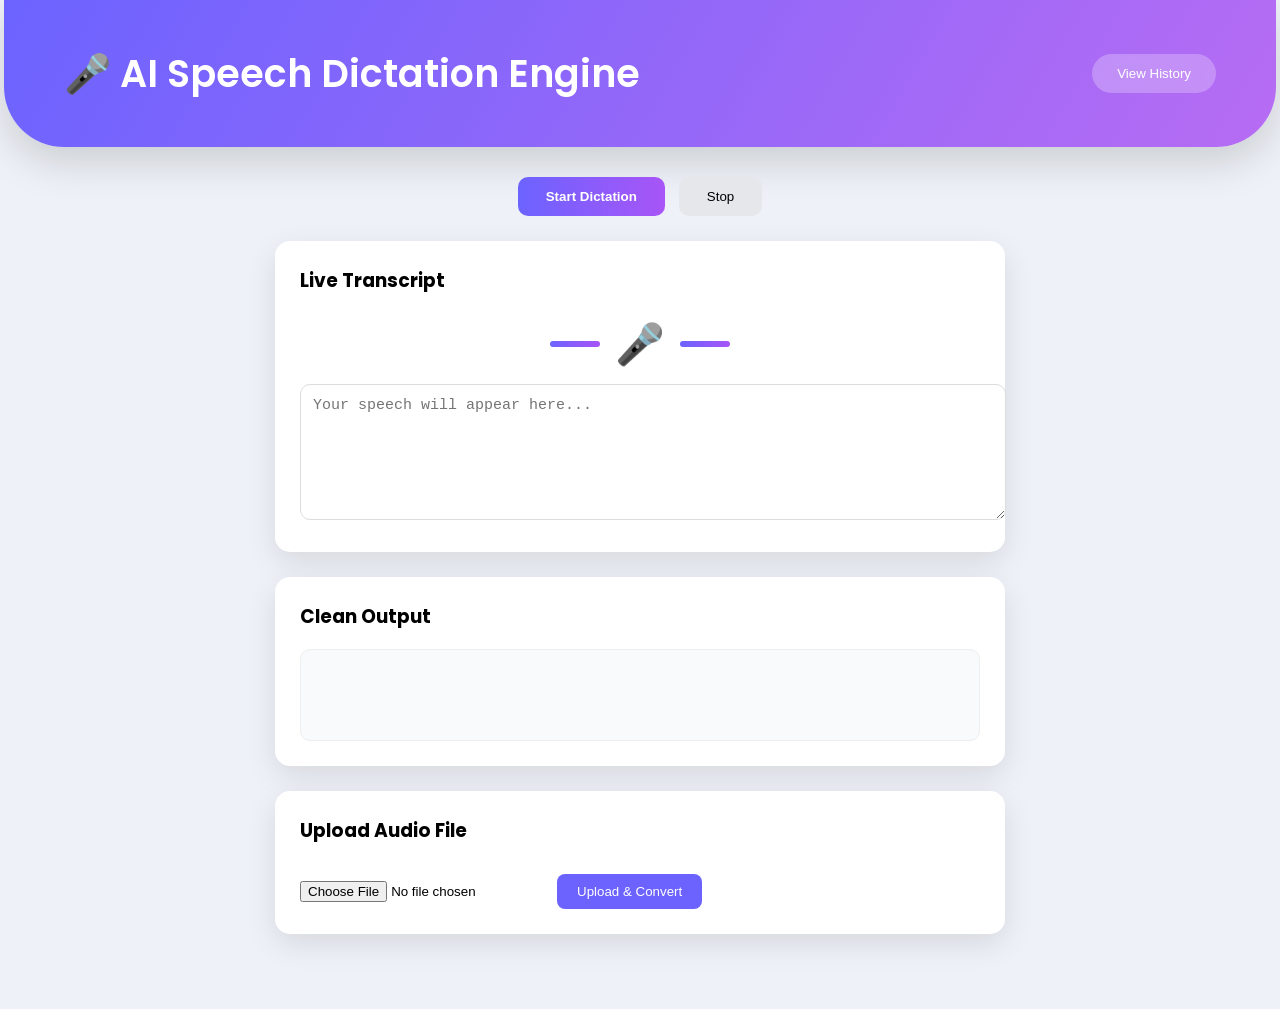
==== templates/index.html @ 5ddeb0f7 "first commit" ====
<!DOCTYPE html>
<html>

<head>
    <title>AI Speech Dictation Engine</title>

    <link rel="stylesheet" href="/static/style.css">

    <link href="https://fonts.googleapis.com/css2?family=Poppins:wght@400;500;600&display=swap" rel="stylesheet">
</head>

<body>

    <!-- Header -->
    <div class="header">
        <h1>🎤 AI Speech Dictation Engine</h1>

        <a href="/history">
            <button class="history-btn">View History</button>
        </a>
    </div>

    <div class="app-container">

        <!-- Controls -->
        <div class="controls">
            <button onclick="startDictation()" class="start-btn">Start Dictation</button>
            <button onclick="stopDictation()" class="stop-btn">Stop</button>
        </div>

        <!-- Live Transcript -->
        <div class="card">
            <h3>Live Transcript</h3>

            <div class="mic-area">
                <div class="wave"></div>
                <div class="mic-icon" id="micIcon">🎤</div>
                <div class="wave"></div>
            </div>

            <p id="listeningIndicator" class="listening">
                🎤 AI is listening...
            </p>

            <textarea id="liveText" placeholder="Your speech will appear here..."></textarea>
        </div>

        <!-- Clean Output -->
        <div class="card">
            <h3>Clean Output</h3>
            <div id="cleanOutput" class="output"></div>
        </div>

        <!-- Upload Audio -->
        <div class="card">
            <h3>Upload Audio File</h3>

            <form action="/upload" method="post" enctype="multipart/form-data">

                <input type="file" name="audio" required>

                <button class="upload-btn">Upload & Convert</button>

            </form>
        </div>

    </div>

    <script src="/static/live.js"></script>

</body>

</html>
---- static/style.css ----
body {
    font-family: 'Poppins', sans-serif;
    margin: 0;
    background: #eef1f7;
}

/* container */

.app-container {
    max-width: 800px;
    margin: auto;
    padding-bottom: 50px;
}

/* header */
.header {
    width: 90%;
    margin: 0px auto;

    background: linear-gradient(120deg, #6c63ff, #b76cf3);

    padding: 45px 60px;

    color: white;

    display: flex;
    justify-content: space-between;
    align-items: center;

    border-bottom-left-radius: 60px;
    border-bottom-right-radius: 60px;

    border-top-left-radius: 0px;
    border-top-right-radius: 0px;

    box-shadow: 0 15px 40px rgba(0, 0, 0, 0.15);
}

.header h1 {
    margin: 0;
    font-size: 38px;
    font-weight: 600;
}

/* buttons */
.history-btn {
    background: rgba(255, 255, 255, 0.25);
    border: none;
    color: white;
    padding: 12px 25px;
    border-radius: 25px;
    cursor: pointer;
    font-weight: 500;
    backdrop-filter: blur(6px);
}

.history-btn:hover {
    background: white;
    color: #6c63ff;
}

/* controls */

.controls {
    text-align: center;
    margin-top: 30px;
}

.start-btn {
    background: linear-gradient(90deg, #6c63ff, #a855f7);
    color: white;
    border: none;
    padding: 12px 28px;
    border-radius: 10px;
    margin-right: 10px;
    font-weight: 600;
    cursor: pointer;
}

.stop-btn {
    background: #e5e7eb;
    border: none;
    padding: 12px 28px;
    border-radius: 10px;
    cursor: pointer;
}

/* cards */

.card {
    background: white;
    margin: 25px auto;
    padding: 25px;
    border-radius: 15px;
    width: 85%;
    box-shadow: 0 10px 30px rgba(0, 0, 0, 0.1);
}

.card h3 {
    margin-top: 0;
}

/* textarea */

textarea {
    width: 100%;
    height: 110px;
    border-radius: 10px;
    border: 1px solid #ddd;
    padding: 12px;
    font-size: 15px;
}

/* output */

.output {
    min-height: 60px;
    background: #f9fafb;
    padding: 15px;
    border-radius: 10px;
    border: 1px solid #eee;
}

/* upload button */

.upload-btn {
    margin-top: 10px;
    background: #6c63ff;
    color: white;
    border: none;
    padding: 10px 20px;
    border-radius: 8px;
    cursor: pointer;
}

/* mic area */

.mic-area {
    display: flex;
    justify-content: center;
    align-items: center;
    margin: 10px 0;
}

.mic-icon {
    font-size: 40px;
    margin: 0 15px;
}

/* waves */

.wave {
    width: 50px;
    height: 6px;
    background: linear-gradient(90deg, #6c63ff, #a855f7);
    border-radius: 10px;
    animation: wave 1.2s infinite;
}

.wave:nth-child(3) {
    animation-delay: .4s;
}

@keyframes wave {
    0% {
        transform: scaleX(.5);
        opacity: .5
    }

    50% {
        transform: scaleX(1.2);
        opacity: 1
    }

    100% {
        transform: scaleX(.5);
        opacity: .5
    }
}

/* listening text */

.listening {
    text-align: center;
    color: #6c63ff;
    font-weight: 500;
    display: none;
}

/* ===================== */
/* HISTORY PAGE STYLES   */
/* ===================== */

/* history container */

.history-container {
    width: 85%;
    margin: 30px auto;
    display: flex;
    flex-direction: column;
    gap: 25px;
}

/* history cards */

.history-card {
    background: white;
    padding: 25px;
    border-radius: 15px;
    box-shadow: 0 10px 30px rgba(0, 0, 0, 0.1);
}

/* section headings */

.history-card h3 {
    margin-top: 10px;
    color: #374151;
}

/* text blocks */

.history-card p {
    background: #f9fafb;
    padding: 12px;
    border-radius: 8px;
    border: 1px solid #eee;
}

/* download button */

.download-btn {
    margin-top: 10px;
    background: linear-gradient(90deg, #6c63ff, #a855f7);
    color: white;
    border: none;
    padding: 10px 20px;
    border-radius: 8px;
    cursor: pointer;
}

/* back button */

.back-btn {
    background: #e5e7eb;
    border: none;
    padding: 10px 18px;
    border-radius: 8px;
    cursor: pointer;
}

/* =============================== */
/* AI-STYLE HISTORY PAGE UPGRADE   */
/* =============================== */

/* wrapper layout */

.history-wrapper {
    width: 75%;
    margin: 40px auto;
    display: flex;
    flex-direction: column;
    gap: 22px;
}

/* transcript card */

.history-card {
    background: white;
    border-radius: 16px;
    padding: 22px 26px;
    box-shadow: 0 12px 30px rgba(0, 0, 0, 0.08);
    transition: 0.25s ease;
    border: 1px solid #ececf1;
}

/* hover effect */

.history-card:hover {
    transform: translateY(-4px);
    box-shadow: 0 18px 40px rgba(0, 0, 0, 0.12);
}

/* sections */

.section {
    margin-bottom: 16px;
}

/* section titles */

.section h3 {
    margin: 0 0 6px 0;
    font-size: 15px;
    font-weight: 600;
    color: #4b5563;
}

/* transcript text block */

.section p {
    background: #f8fafc;
    border: 1px solid #e5e7eb;
    border-radius: 10px;
    padding: 12px 14px;
    font-size: 14px;
    line-height: 1.6;
    color: #374151;
}

/* download button */

.download-btn {
    margin-top: 8px;
    background: linear-gradient(135deg, #6c63ff, #a855f7);
    border: none;
    color: white;
    padding: 10px 18px;
    border-radius: 10px;
    font-weight: 500;
    cursor: pointer;
    transition: 0.2s;
}

/* button hover */

.download-btn:hover {
    transform: translateY(-1px);
    box-shadow: 0 5px 12px rgba(108, 99, 255, 0.35);
}

/* header spacing improvement */

.header {
    margin-bottom: 25px;
}

/* responsive */

@media(max-width:768px) {

    .history-wrapper {
        width: 90%;
    }

}

/* search box */

.search-box {
    display: flex;
    gap: 10px;
    margin-bottom: 20px;
}

.search-box input {
    flex: 1;
    padding: 10px;
    border-radius: 8px;
    border: 1px solid #e5e7eb;
}

.search-box button {
    background: #6c63ff;
    color: white;
    border: none;
    padding: 10px 18px;
    border-radius: 8px;
    cursor: pointer;
}
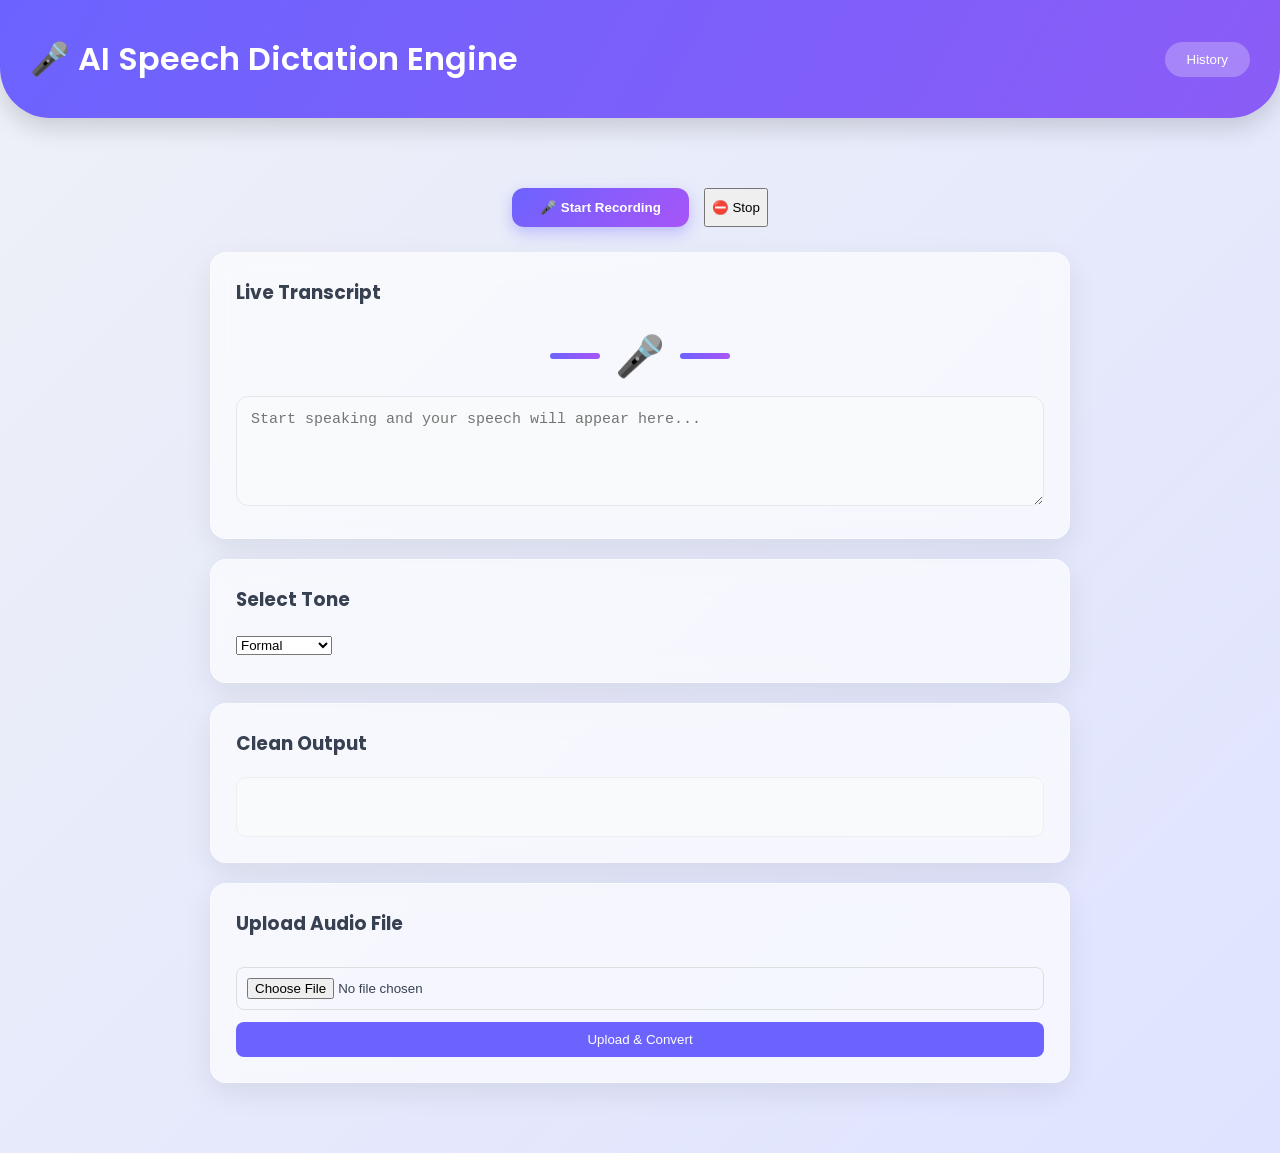
==== commit 363dabd9: "Updated tone transformer and UI fixes" ====
--- a/templates/index.html
+++ b/templates/index.html
@@ -11,25 +11,35 @@
 
 <body>
 
-    <!-- Header -->
-    <div class="header">
+    <!-- HEADER -->
+    <header class="header">
         <h1>🎤 AI Speech Dictation Engine</h1>
 
         <a href="/history">
-            <button class="history-btn">View History</button>
+            <button class="history-btn">History</button>
         </a>
-    </div>
+    </header>
 
-    <div class="app-container">
 
-        <!-- Controls -->
+    <main class="app-container">
+
+        <!-- CONTROLS -->
         <div class="controls">
-            <button onclick="startDictation()" class="start-btn">Start Dictation</button>
-            <button onclick="stopDictation()" class="stop-btn">Stop</button>
+
+            <button onclick="startDictation()" class="start-btn">
+                🎤 Start Recording
+            </button>
+
+            <button onclick="stopDictation()" class="stop-btn">
+                ⛔ Stop
+            </button>
+
         </div>
 
-        <!-- Live Transcript -->
-        <div class="card">
+
+        <!-- LIVE TRANSCRIPT -->
+        <section class="card">
+
             <h3>Live Transcript</h3>
 
             <div class="mic-area">
@@ -39,32 +49,57 @@
             </div>
 
             <p id="listeningIndicator" class="listening">
-                🎤 AI is listening...
+                🎧 Listening...
             </p>
 
-            <textarea id="liveText" placeholder="Your speech will appear here..."></textarea>
+            <textarea id="liveText" placeholder="Start speaking and your speech will appear here..."></textarea>
+
+        </section>
+        <div class="card">
+
+            <h3>Select Tone</h3>
+
+            <select id="toneSelect">
+
+                <option value="formal">Formal</option>
+                <option value="casual">Casual</option>
+                <option value="neutral">Neutral</option>
+                <option value="concise">Concise</option>
+                <option value="professional">Professional</option>
+                <option value="email">Email Style</option>
+
+            </select>
+
         </div>
 
-        <!-- Clean Output -->
-        <div class="card">
+        <!-- CLEAN OUTPUT -->
+        <section class="card">
+
             <h3>Clean Output</h3>
-            <div id="cleanOutput" class="output"></div>
-        </div>
 
-        <!-- Upload Audio -->
-        <div class="card">
+            <div class="output" id="cleanOutput"></div>
+
+        </section>
+
+
+        <!-- FILE UPLOAD -->
+        <section class="card">
+
             <h3>Upload Audio File</h3>
 
             <form action="/upload" method="post" enctype="multipart/form-data">
 
                 <input type="file" name="audio" required>
 
-                <button class="upload-btn">Upload & Convert</button>
+                <button class="upload-btn">
+                    Upload & Convert
+                </button>
 
             </form>
-        </div>
 
-    </div>
+        </section>
+
+    </main>
 
     <script src="/static/live.js"></script>
 
--- a/static/style.css
+++ b/static/style.css
@@ -1,25 +1,37 @@
+/* GLOBAL */
+
+* {
+    box-sizing: border-box;
+}
+
 body {
     font-family: 'Poppins', sans-serif;
     margin: 0;
-    background: #eef1f7;
-}
-
-/* container */
+
+    background: linear-gradient(135deg, #eef1f7, #dfe3ff);
+
+    color: #374151;
+}
+
+
+/* CONTAINER */
 
 .app-container {
-    max-width: 800px;
+    max-width: 900px;
     margin: auto;
+    padding: 20px;
     padding-bottom: 50px;
 }
 
-/* header */
+
+/* HEADER */
+
 .header {
-    width: 90%;
-    margin: 0px auto;
-
-    background: linear-gradient(120deg, #6c63ff, #b76cf3);
-
-    padding: 45px 60px;
+    width: 100%;
+
+    background: linear-gradient(120deg, #6c63ff, #8b5cf6);
+
+    padding: 35px 30px;
 
     color: white;
 
@@ -27,31 +39,33 @@
     justify-content: space-between;
     align-items: center;
 
-    border-bottom-left-radius: 60px;
-    border-bottom-right-radius: 60px;
-
-    border-top-left-radius: 0px;
-    border-top-right-radius: 0px;
-
-    box-shadow: 0 15px 40px rgba(0, 0, 0, 0.15);
+    border-bottom-left-radius: 50px;
+    border-bottom-right-radius: 50px;
+
+    box-shadow: 0 10px 25px rgba(0, 0, 0, 0.15);
+
+    margin-bottom: 30px;
 }
 
 .header h1 {
     margin: 0;
-    font-size: 38px;
+    font-size: 32px;
     font-weight: 600;
 }
 
-/* buttons */
+
+/* HISTORY BUTTON */
+
 .history-btn {
     background: rgba(255, 255, 255, 0.25);
     border: none;
     color: white;
-    padding: 12px 25px;
+    padding: 10px 22px;
     border-radius: 25px;
     cursor: pointer;
     font-weight: 500;
     backdrop-filter: blur(6px);
+    transition: .2s;
 }
 
 .history-btn:hover {
@@ -59,59 +73,122 @@
     color: #6c63ff;
 }
 
-/* controls */
+
+/* CONTROLS */
 
 .controls {
-    text-align: center;
-    margin-top: 30px;
+    display: flex;
+    justify-content: center;
+    gap: 15px;
+    margin-top: 20px;
+    margin-bottom: 25px;
 }
 
 .start-btn {
-    background: linear-gradient(90deg, #6c63ff, #a855f7);
+    background: linear-gradient(135deg, #6c63ff, #a855f7);
     color: white;
     border: none;
     padding: 12px 28px;
-    border-radius: 10px;
-    margin-right: 10px;
+    border-radius: 12px;
     font-weight: 600;
     cursor: pointer;
-}
-
-.stop-btn {
-    background: #e5e7eb;
-    border: none;
+    box-shadow: 0 6px 15px rgba(108, 99, 255, .3);
+    transition: .2s;
+}
+
+.start-btn:hover {
+    transform: translateY(-2px);
+}
+
+.start-btn {
+    background: linear-gradient(135deg, #6c63ff, #a855f7);
+
+    color: white;
+
+    border: none;
+
     padding: 12px 28px;
-    border-radius: 10px;
-    cursor: pointer;
-}
-
-/* cards */
+
+    border-radius: 12px;
+
+    font-weight: 600;
+
+    cursor: pointer;
+
+    box-shadow: 0 6px 15px rgba(108, 99, 255, .35);
+
+    transition: .2s;
+}
+
+.start-btn:hover {
+    transform: translateY(-2px);
+    box-shadow: 0 10px 25px rgba(108, 99, 255, .45);
+}
+
+.stop-btn:hover {
+    background: #d1d5db;
+}
+
+
+/* CARDS */
 
 .card {
-    background: white;
-    margin: 25px auto;
+    background: rgba(255, 255, 255, 0.65);
+
+    backdrop-filter: blur(14px);
+    -webkit-backdrop-filter: blur(14px);
+
+    margin: 20px auto;
     padding: 25px;
-    border-radius: 15px;
-    width: 85%;
-    box-shadow: 0 10px 30px rgba(0, 0, 0, 0.1);
+
+    border-radius: 16px;
+
+    width: 100%;
+
+    border: 1px solid rgba(255, 255, 255, 0.35);
+
+    box-shadow: 0 10px 30px rgba(0, 0, 0, .08);
+}
+
+.card:hover {
+    transform: translateY(-3px);
+    transition: .2s;
+    box-shadow: 0 15px 40px rgba(0, 0, 0, .12);
 }
 
 .card h3 {
     margin-top: 0;
 }
 
-/* textarea */
+
+/* TEXTAREA */
 
 textarea {
     width: 100%;
+
     height: 110px;
-    border-radius: 10px;
-    border: 1px solid #ddd;
-    padding: 12px;
+
+    border-radius: 12px;
+
+    border: 1px solid #e5e7eb;
+
+    padding: 14px;
+
     font-size: 15px;
-}
-
-/* output */
+
+    background: #f9fafb;
+
+    outline: none;
+
+    transition: .2s;
+}
+
+textarea:focus {
+    border-color: #6c63ff;
+    box-shadow: 0 0 0 3px rgba(108, 99, 255, .15);
+}
+
+/* OUTPUT */
 
 .output {
     min-height: 60px;
@@ -121,19 +198,38 @@
     border: 1px solid #eee;
 }
 
-/* upload button */
+
+/* FILE INPUT */
+
+input[type="file"] {
+    width: 100%;
+    padding: 10px;
+    border-radius: 8px;
+    border: 1px solid #ddd;
+    margin-top: 10px;
+}
+
+
+/* UPLOAD BUTTON */
 
 .upload-btn {
-    margin-top: 10px;
+    margin-top: 12px;
     background: #6c63ff;
     color: white;
     border: none;
     padding: 10px 20px;
     border-radius: 8px;
     cursor: pointer;
-}
-
-/* mic area */
+    width: 100%;
+    transition: .2s;
+}
+
+.upload-btn:hover {
+    background: #5848e5;
+}
+
+
+/* MIC AREA */
 
 .mic-area {
     display: flex;
@@ -147,7 +243,8 @@
     margin: 0 15px;
 }
 
-/* waves */
+
+/* WAVES */
 
 .wave {
     width: 50px;
@@ -162,6 +259,7 @@
 }
 
 @keyframes wave {
+
     0% {
         transform: scaleX(.5);
         opacity: .5
@@ -176,9 +274,11 @@
         transform: scaleX(.5);
         opacity: .5
     }
-}
-
-/* listening text */
+
+}
+
+
+/* LISTENING TEXT */
 
 .listening {
     text-align: center;
@@ -187,106 +287,37 @@
     display: none;
 }
 
+
 /* ===================== */
-/* HISTORY PAGE STYLES   */
+/* HISTORY PAGE */
 /* ===================== */
 
-/* history container */
-
-.history-container {
-    width: 85%;
+.history-wrapper {
+    width: 100%;
+    max-width: 900px;
     margin: 30px auto;
     display: flex;
     flex-direction: column;
-    gap: 25px;
-}
-
-/* history cards */
-
-.history-card {
-    background: white;
-    padding: 25px;
-    border-radius: 15px;
-    box-shadow: 0 10px 30px rgba(0, 0, 0, 0.1);
-}
-
-/* section headings */
-
-.history-card h3 {
-    margin-top: 10px;
-    color: #374151;
-}
-
-/* text blocks */
-
-.history-card p {
-    background: #f9fafb;
-    padding: 12px;
-    border-radius: 8px;
-    border: 1px solid #eee;
-}
-
-/* download button */
-
-.download-btn {
-    margin-top: 10px;
-    background: linear-gradient(90deg, #6c63ff, #a855f7);
-    color: white;
-    border: none;
-    padding: 10px 20px;
-    border-radius: 8px;
-    cursor: pointer;
-}
-
-/* back button */
-
-.back-btn {
-    background: #e5e7eb;
-    border: none;
-    padding: 10px 18px;
-    border-radius: 8px;
-    cursor: pointer;
-}
-
-/* =============================== */
-/* AI-STYLE HISTORY PAGE UPGRADE   */
-/* =============================== */
-
-/* wrapper layout */
-
-.history-wrapper {
-    width: 75%;
-    margin: 40px auto;
-    display: flex;
-    flex-direction: column;
-    gap: 22px;
-}
-
-/* transcript card */
+    gap: 20px;
+}
 
 .history-card {
     background: white;
     border-radius: 16px;
-    padding: 22px 26px;
-    box-shadow: 0 12px 30px rgba(0, 0, 0, 0.08);
-    transition: 0.25s ease;
+    padding: 22px;
+    box-shadow: 0 12px 30px rgba(0, 0, 0, .08);
     border: 1px solid #ececf1;
-}
-
-/* hover effect */
+    transition: .25s;
+}
 
 .history-card:hover {
     transform: translateY(-4px);
-    box-shadow: 0 18px 40px rgba(0, 0, 0, 0.12);
-}
-
-/* sections */
+    box-shadow: 0 18px 40px rgba(0, 0, 0, .12);
+}
 
 .section {
     margin-bottom: 16px;
 }
-
-/* section titles */
 
 .section h3 {
     margin: 0 0 6px 0;
@@ -294,8 +325,6 @@
     font-weight: 600;
     color: #4b5563;
 }
-
-/* transcript text block */
 
 .section p {
     background: #f8fafc;
@@ -304,10 +333,10 @@
     padding: 12px 14px;
     font-size: 14px;
     line-height: 1.6;
-    color: #374151;
-}
-
-/* download button */
+}
+
+
+/* DOWNLOAD BUTTON */
 
 .download-btn {
     margin-top: 8px;
@@ -318,33 +347,16 @@
     border-radius: 10px;
     font-weight: 500;
     cursor: pointer;
-    transition: 0.2s;
-}
-
-/* button hover */
+    transition: .2s;
+}
 
 .download-btn:hover {
     transform: translateY(-1px);
-    box-shadow: 0 5px 12px rgba(108, 99, 255, 0.35);
-}
-
-/* header spacing improvement */
-
-.header {
-    margin-bottom: 25px;
-}
-
-/* responsive */
-
-@media(max-width:768px) {
-
-    .history-wrapper {
-        width: 90%;
-    }
-
-}
-
-/* search box */
+    box-shadow: 0 5px 12px rgba(108, 99, 255, .35);
+}
+
+
+/* SEARCH BOX */
 
 .search-box {
     display: flex;
@@ -366,4 +378,64 @@
     padding: 10px 18px;
     border-radius: 8px;
     cursor: pointer;
+}
+
+
+/* ================= */
+/* RESPONSIVE */
+/* ================= */
+
+@media(max-width:768px) {
+
+    .header {
+        flex-direction: column;
+        text-align: center;
+        gap: 12px;
+        padding: 30px 20px;
+    }
+
+    .header h1 {
+        font-size: 24px;
+    }
+
+    .controls {
+        flex-direction: column;
+    }
+
+    .start-btn,
+    .stop-btn {
+        width: 100%;
+    }
+
+    .card {
+        padding: 20px;
+    }
+
+}
+
+
+@media(max-width:480px) {
+
+    .header h1 {
+        font-size: 20px;
+    }
+
+    .history-btn {
+        padding: 8px 14px;
+        font-size: 14px;
+    }
+
+    textarea {
+        height: 90px;
+        font-size: 14px;
+    }
+
+    .mic-icon {
+        font-size: 30px;
+    }
+
+    .wave {
+        width: 40px;
+    }
+
 }
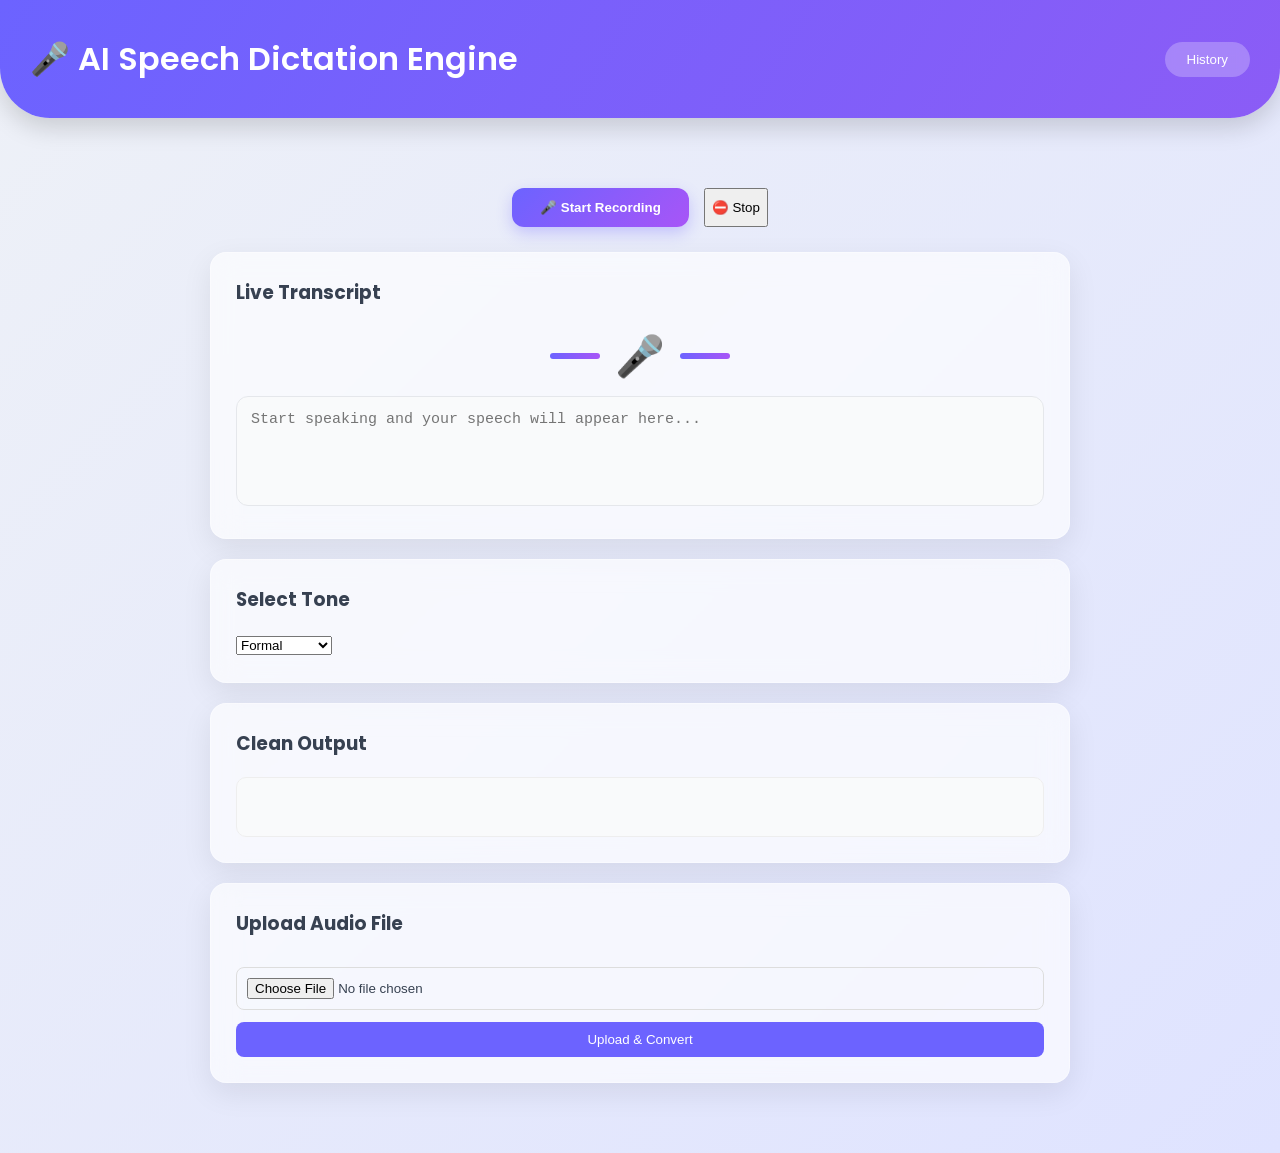
==== commit 72080794: "added history page styling" ====
--- a/templates/index.html
+++ b/templates/index.html
@@ -7,6 +7,7 @@
     <link rel="stylesheet" href="/static/style.css">
 
     <link href="https://fonts.googleapis.com/css2?family=Poppins:wght@400;500;600&display=swap" rel="stylesheet">
+    <meta name="viewport" content="width=device-width, initial-scale=1.0">
 </head>
 
 <body>
--- a/static/style.css
+++ b/static/style.css
@@ -11,6 +11,9 @@
     background: linear-gradient(135deg, #eef1f7, #dfe3ff);
 
     color: #374151;
+
+    /* NEW */
+    min-height: 100vh;
 }
 
 
@@ -18,6 +21,8 @@
 
 .app-container {
     max-width: 900px;
+    width: 95%;
+    /* NEW */
     margin: auto;
     padding: 20px;
     padding-bottom: 50px;
@@ -100,31 +105,6 @@
     transform: translateY(-2px);
 }
 
-.start-btn {
-    background: linear-gradient(135deg, #6c63ff, #a855f7);
-
-    color: white;
-
-    border: none;
-
-    padding: 12px 28px;
-
-    border-radius: 12px;
-
-    font-weight: 600;
-
-    cursor: pointer;
-
-    box-shadow: 0 6px 15px rgba(108, 99, 255, .35);
-
-    transition: .2s;
-}
-
-.start-btn:hover {
-    transform: translateY(-2px);
-    box-shadow: 0 10px 25px rgba(108, 99, 255, .45);
-}
-
 .stop-btn:hover {
     background: #d1d5db;
 }
@@ -165,6 +145,8 @@
 
 textarea {
     width: 100%;
+    max-width: 100%;
+    /* NEW */
 
     height: 110px;
 
@@ -181,12 +163,16 @@
     outline: none;
 
     transition: .2s;
+
+    resize: none;
+    /* NEW */
 }
 
 textarea:focus {
     border-color: #6c63ff;
     box-shadow: 0 0 0 3px rgba(108, 99, 255, .15);
 }
+
 
 /* OUTPUT */
 
@@ -196,6 +182,9 @@
     padding: 15px;
     border-radius: 10px;
     border: 1px solid #eee;
+
+    /* NEW */
+    word-wrap: break-word;
 }
 
 
@@ -288,99 +277,6 @@
 }
 
 
-/* ===================== */
-/* HISTORY PAGE */
-/* ===================== */
-
-.history-wrapper {
-    width: 100%;
-    max-width: 900px;
-    margin: 30px auto;
-    display: flex;
-    flex-direction: column;
-    gap: 20px;
-}
-
-.history-card {
-    background: white;
-    border-radius: 16px;
-    padding: 22px;
-    box-shadow: 0 12px 30px rgba(0, 0, 0, .08);
-    border: 1px solid #ececf1;
-    transition: .25s;
-}
-
-.history-card:hover {
-    transform: translateY(-4px);
-    box-shadow: 0 18px 40px rgba(0, 0, 0, .12);
-}
-
-.section {
-    margin-bottom: 16px;
-}
-
-.section h3 {
-    margin: 0 0 6px 0;
-    font-size: 15px;
-    font-weight: 600;
-    color: #4b5563;
-}
-
-.section p {
-    background: #f8fafc;
-    border: 1px solid #e5e7eb;
-    border-radius: 10px;
-    padding: 12px 14px;
-    font-size: 14px;
-    line-height: 1.6;
-}
-
-
-/* DOWNLOAD BUTTON */
-
-.download-btn {
-    margin-top: 8px;
-    background: linear-gradient(135deg, #6c63ff, #a855f7);
-    border: none;
-    color: white;
-    padding: 10px 18px;
-    border-radius: 10px;
-    font-weight: 500;
-    cursor: pointer;
-    transition: .2s;
-}
-
-.download-btn:hover {
-    transform: translateY(-1px);
-    box-shadow: 0 5px 12px rgba(108, 99, 255, .35);
-}
-
-
-/* SEARCH BOX */
-
-.search-box {
-    display: flex;
-    gap: 10px;
-    margin-bottom: 20px;
-}
-
-.search-box input {
-    flex: 1;
-    padding: 10px;
-    border-radius: 8px;
-    border: 1px solid #e5e7eb;
-}
-
-.search-box button {
-    background: #6c63ff;
-    color: white;
-    border: none;
-    padding: 10px 18px;
-    border-radius: 8px;
-    cursor: pointer;
-}
-
-
 /* ================= */
 /* RESPONSIVE */
 /* ================= */
@@ -400,11 +296,15 @@
 
     .controls {
         flex-direction: column;
+        align-items: center;
+        /* NEW */
     }
 
     .start-btn,
     .stop-btn {
         width: 100%;
+        max-width: 260px;
+        /* NEW */
     }
 
     .card {
@@ -412,7 +312,6 @@
     }
 
 }
-
 
 @media(max-width:480px) {
 
@@ -438,4 +337,77 @@
         width: 40px;
     }
 
+    .app-container {
+        width: 94%;
+        /* NEW */
+        padding: 10px;
+    }
+
+}
+
+/* HISTORY PAGE */
+
+.history-wrapper {
+    width: 85%;
+    max-width: 900px;
+    margin: 40px auto;
+}
+
+.search-box {
+    display: flex;
+    gap: 10px;
+    margin-bottom: 30px;
+}
+
+.search-box input {
+    flex: 1;
+    padding: 12px;
+    border-radius: 10px;
+    border: none;
+    background: #e9e9e9;
+    font-size: 14px;
+}
+
+.search-box button {
+    padding: 10px 18px;
+    border: none;
+    border-radius: 10px;
+    background: linear-gradient(45deg, #6c63ff, #8a6cff);
+    color: white;
+    cursor: pointer;
+    font-weight: 500;
+}
+
+.history-card {
+    background: white;
+    border-radius: 18px;
+    padding: 25px;
+    margin-bottom: 25px;
+    box-shadow: 0 6px 20px rgba(0, 0, 0, 0.1);
+}
+
+.section {
+    margin-bottom: 18px;
+}
+
+.section h3 {
+    font-size: 16px;
+    margin-bottom: 10px;
+}
+
+.section p {
+    background: #f1f1f1;
+    padding: 15px;
+    border-radius: 10px;
+    line-height: 1.5;
+}
+
+.download-btn {
+    padding: 12px 20px;
+    border: none;
+    border-radius: 12px;
+    background: linear-gradient(45deg, #6c63ff, #8a6cff);
+    color: white;
+    font-weight: 500;
+    cursor: pointer;
 }
